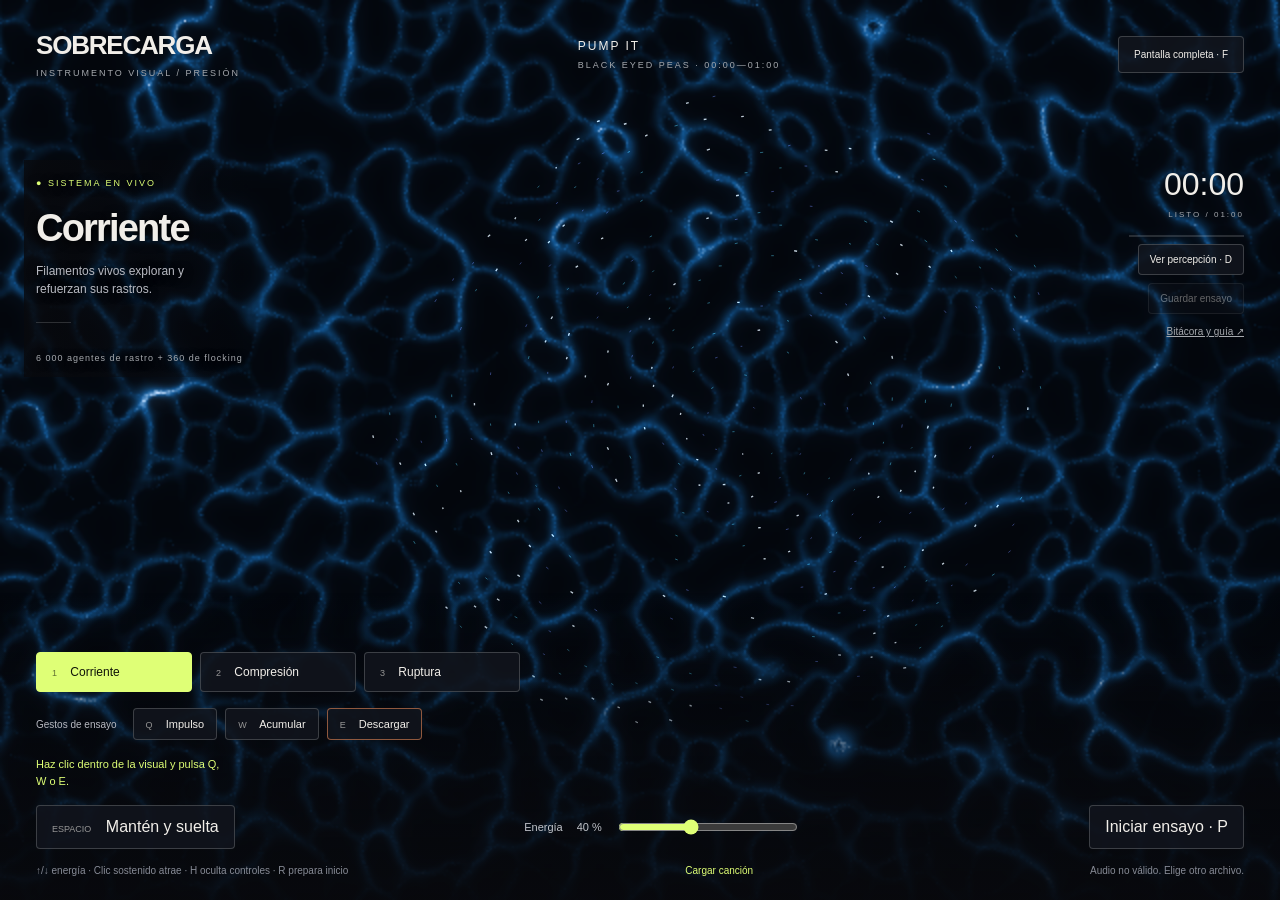
==== unidad_6/index.html @ e88abcff "Include supplied music in public Unidad 6 instrument" ====
<!doctype html>
<html lang="es"><head><meta charset="utf-8"><meta name="viewport" content="width=device-width,initial-scale=1"><title>Sobrecarga · Unidad 6</title><link rel="stylesheet" href="style.css"></head>
<body>
<canvas id="stage" aria-label="Simulación interactiva de agentes autónomos"></canvas><canvas id="perception" aria-hidden="true"></canvas>
<header class="chrome"><div class="brand">SOBRECARGA<span>INSTRUMENTO VISUAL / PRESIÓN</span></div><div class="track">PUMP IT <span>BLACK EYED PEAS · 00:00—01:00</span></div><button id="full">Pantalla completa · F</button></header>
<aside class="chrome status"><span class="live">● SISTEMA EN VIVO</span><h1 id="modeName">Corriente</h1><p id="modeDesc">Un campo local orienta a los agentes.</p><div class="rule"></div><span id="metrics">6 000 agentes de rastro + 360 de flocking</span></aside>
<div class="timer chrome"><strong id="clock">00:00</strong><span id="sessionStatus" role="status">ENSAYO / 01:00</span><div class="timeTrack"><div id="timeProgress"></div></div></div>
<footer class="chrome"><div class="modes"><button data-mode="0" class="active"><kbd>1</kbd> Corriente</button><button data-mode="1"><kbd>2</kbd> Compresión</button><button data-mode="2"><kbd>3</kbd> Ruptura</button></div><div class="gestures"><span>Gestos de ensayo</span><button data-gesture="0"><kbd>Q</kbd> Impulso</button><button data-gesture="1"><kbd>W</kbd> Acumular</button><button data-gesture="2"><kbd>E</kbd> Descargar</button></div><p id="gestureStatus" role="status" aria-live="polite">Haz clic dentro de la visual y pulsa Q, W o E.</p><div class="play"><button id="burst"><kbd>ESPACIO</kbd> Mantén y suelta</button><label for="energy">Energía <output id="energyValue" aria-hidden="true">40 %</output> <input id="energy" type="range" min="0" max="100" value="40"></label><button id="rehearse">Iniciar ensayo</button></div><div class="bottom"><span>↑/↓ energía · Clic sostenido atrae · H oculta controles · R prepara inicio</span><label class="audioLabel">Cargar canción <input id="audioFile" type="file" accept="audio/*"></label><span id="audioStatus">Audio local opcional</span></div></footer>
<section class="tools chrome"><button id="inspect" aria-pressed="false">Ver percepción · D</button><button id="export" disabled>Guardar ensayo</button><a href="guia.html" target="_blank" rel="noopener">Bitácora y guía ↗</a></section>
<button id="showUI" hidden>Mostrar controles · H</button><audio id="audio" preload="metadata"></audio>
<dialog id="recordDialog"><div class="recordHeading"><h2>Registro del ensayo</h2><button id="closeRecord" aria-label="Cerrar registro">Cerrar</button></div><p id="recordSummary"></p><p>Estas son tus intervenciones registradas. Puedes descargar el archivo o copiar el contenido para tu bitácora.</p><textarea id="recordText" readonly aria-label="Registro de intervenciones"></textarea><a id="downloadRecord" download>Descargar JSON</a></dialog>
<script src="physarum.js"></script><script src="app.js"></script></body></html>
---- unidad_6/style.css ----
*{box-sizing:border-box}body{margin:0;background:#08090d;color:#f1eee9;font-family:Arial,Helvetica,sans-serif;overflow:hidden}canvas{position:fixed;inset:0;width:100%;height:100%;touch-action:none}button{font:inherit;color:inherit;border:1px solid #ffffff30;background:#12151ddd;cursor:pointer;padding:12px 15px;border-radius:4px;transition:background .15s}button:hover{background:#343940}button:focus-visible,input:focus-visible{outline:2px solid #dfff76;outline-offset:4px}header{position:fixed;top:30px;left:36px;right:36px;display:flex;align-items:center;justify-content:space-between;gap:24px}.brand{font-weight:900;font-size:26px;letter-spacing:-1.2px}.brand span,.track span{display:block;font-size:9px;letter-spacing:2px;margin-top:7px;font-weight:400;color:#a5a8ad}.track{font-size:12px;letter-spacing:2px}header button{font-size:10px}.status{position:fixed;top:160px;left:36px;pointer-events:none;max-width:250px;text-shadow:0 2px 10px #000}.live{font-size:9px;letter-spacing:2px;color:#ddff76}h1{font-size:38px;letter-spacing:-1.8px;margin:17px 0 9px}p{font-size:12px;line-height:1.5;color:#b8bac2;max-width:195px}.rule{height:1px;background:#ffffff28;width:35px;margin:24px 0}#metrics{font-size:9px;color:#a5a8ad;letter-spacing:1px}.timer{position:fixed;right:36px;top:166px;text-align:right}.timer strong{display:block;font-size:32px;font-weight:400;font-variant-numeric:tabular-nums}.timer span{font-size:8px;letter-spacing:2px;color:#a5a8ad}footer{position:fixed;bottom:0;width:100%;padding:60px 36px 24px;background:linear-gradient(transparent,#08090df2);display:grid;gap:16px}.modes,.play{display:flex;gap:8px;align-items:center}.modes button{min-width:156px;text-align:left;font-size:12px}.modes button.active{background:#dfff76;color:#101408;border-color:#dfff76}kbd{font-family:inherit;font-size:9px;margin-right:10px;opacity:.6}.play{justify-content:space-between}.play label{display:flex;align-items:center;gap:14px;font-size:11px;color:#c2c5cb}input[type=range]{accent-color:#dfff76;width:180px}.bottom{display:flex;gap:20px;align-items:center;justify-content:space-between;color:#878b96;font-size:10px}.audioLabel{cursor:pointer;color:#dfff76;white-space:nowrap}.audioLabel input{display:none}#audioStatus{max-width:190px;overflow:hidden;text-overflow:ellipsis;white-space:nowrap}#showUI{position:fixed;bottom:15px;right:15px;font-size:10px;opacity:.5}body.clean .chrome{display:none}@media(max-width:700px){header{top:20px;left:20px;right:20px}.track{display:none}.brand{font-size:20px}.status{left:20px;top:110px}.timer{right:20px;top:110px}h1{font-size:29px}footer{padding:35px 15px 16px}.modes button{min-width:0;flex:1;padding:12px 8px}.bottom{flex-wrap:wrap;gap:12px}.bottom>span:first-child{display:none}.play{flex-wrap:wrap}.play label{order:3;width:100%}.play input{flex:1}#burst{font-size:11px}}
/* Keep the diagnostic layer separate so perception marks never become trails. */
#perception{pointer-events:none}.tools{position:fixed;right:36px;top:244px;display:flex;flex-direction:column;align-items:flex-end;gap:8px}.tools button{font-size:10px;padding:9px 11px}.tools a{font-size:10px;color:#a5a8ad;margin-top:4px}.tools button[aria-pressed=true]{border-color:#dfff76;color:#dfff76}button:disabled{opacity:.4;cursor:default}.timeTrack{width:115px;height:2px;background:#ffffff25;margin:14px 0 0 auto}#timeProgress{height:100%;width:0;background:#dfff76}.audioLabel:focus-within{outline:2px solid #dfff76;outline-offset:5px}.audioLabel input{display:block!important;position:absolute;width:1px;height:1px;opacity:0;overflow:hidden}header,footer,.tools{z-index:2}.status,.timer{z-index:1}.status{padding:12px;background:linear-gradient(90deg,#08090dce,transparent);margin-left:-12px}.play button{min-height:43px}@media(max-width:700px){.tools{right:20px;top:185px;gap:6px}.tools button{font-size:9px}.status{max-width:190px}.status p{max-width:155px}.tools a{font-size:9px}.timer span{display:block;max-width:130px;line-height:1.5}}@media(max-height:550px){header{top:12px}.status{top:72px}.status p,.status .rule,#metrics{display:none}.timer{top:76px}.tools{top:155px}footer{padding-top:15px;gap:8px}.bottom>span:first-child{display:none}}
#recordDialog{max-width:680px;width:calc(100% - 32px);border:1px solid #ffffff35;background:#12151d;color:#eef1e6;border-radius:8px;padding:24px}#recordDialog::backdrop{background:#000b}.recordHeading{display:flex;justify-content:space-between;align-items:center;gap:15px}.recordHeading h2{font-size:22px;margin:0}#recordDialog p{max-width:none;font-size:13px}#recordText{display:block;width:100%;height:240px;background:#08090d;color:#dfff76;border:1px solid #ffffff30;border-radius:3px;padding:12px;resize:vertical;font:12px/1.6 monospace;margin:20px 0}#downloadRecord{display:inline-block;background:#dfff76;color:#111a0a;padding:12px 18px;border-radius:4px;text-decoration:none;font-size:13px}

.gestures{display:flex;gap:8px;align-items:center}.gestures span{font-size:10px;color:#b8bac2;margin-right:8px}.gestures button{font-size:11px;padding:9px 12px}.gestures button:last-child{border-color:#ff965c88}@media(max-width:700px){.gestures{flex-wrap:wrap}.gestures span{width:100%}.gestures button{flex:1;padding:8px 4px}}

#gestureStatus{font-size:11px;margin:0;color:#dfff76}.gestures button.active{background:#dfff76;color:#111;border-color:#dfff76}
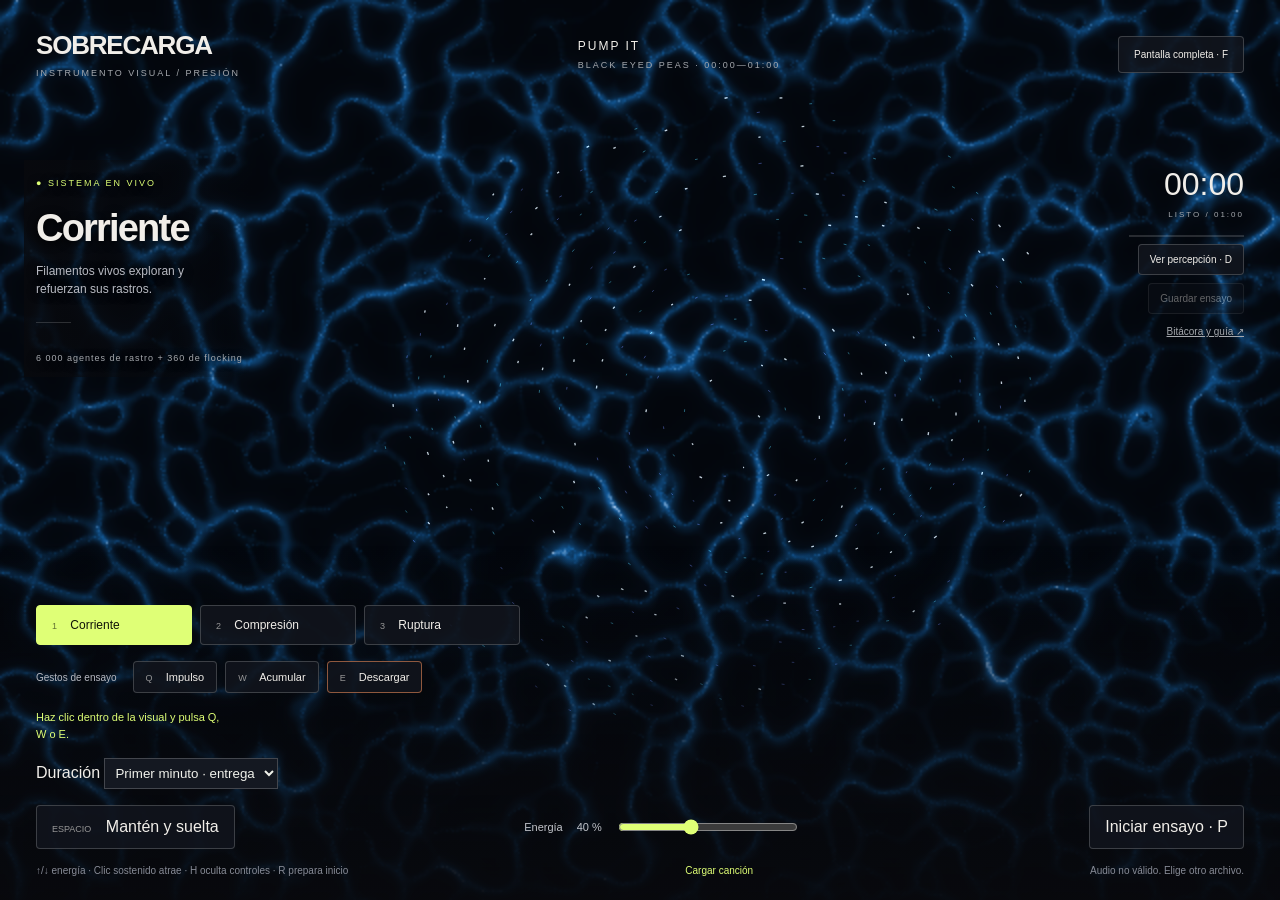
==== commit 25b7e48e: "Allow full song playback with minute default" ====
--- a/unidad_6/index.html
+++ b/unidad_6/index.html
@@ -2,10 +2,10 @@
 <html lang="es"><head><meta charset="utf-8"><meta name="viewport" content="width=device-width,initial-scale=1"><title>Sobrecarga · Unidad 6</title><link rel="stylesheet" href="style.css"></head>
 <body>
 <canvas id="stage" aria-label="Simulación interactiva de agentes autónomos"></canvas><canvas id="perception" aria-hidden="true"></canvas>
-<header class="chrome"><div class="brand">SOBRECARGA<span>INSTRUMENTO VISUAL / PRESIÓN</span></div><div class="track">PUMP IT <span>BLACK EYED PEAS · 00:00—01:00</span></div><button id="full">Pantalla completa · F</button></header>
+<header class="chrome"><div class="brand">SOBRECARGA<span>INSTRUMENTO VISUAL / PRESIÓN</span></div><div class="track">PUMP IT <span id="trackRange">BLACK EYED PEAS · 00:00—01:00</span></div><button id="full">Pantalla completa · F</button></header>
 <aside class="chrome status"><span class="live">● SISTEMA EN VIVO</span><h1 id="modeName">Corriente</h1><p id="modeDesc">Un campo local orienta a los agentes.</p><div class="rule"></div><span id="metrics">6 000 agentes de rastro + 360 de flocking</span></aside>
 <div class="timer chrome"><strong id="clock">00:00</strong><span id="sessionStatus" role="status">ENSAYO / 01:00</span><div class="timeTrack"><div id="timeProgress"></div></div></div>
-<footer class="chrome"><div class="modes"><button data-mode="0" class="active"><kbd>1</kbd> Corriente</button><button data-mode="1"><kbd>2</kbd> Compresión</button><button data-mode="2"><kbd>3</kbd> Ruptura</button></div><div class="gestures"><span>Gestos de ensayo</span><button data-gesture="0"><kbd>Q</kbd> Impulso</button><button data-gesture="1"><kbd>W</kbd> Acumular</button><button data-gesture="2"><kbd>E</kbd> Descargar</button></div><p id="gestureStatus" role="status" aria-live="polite">Haz clic dentro de la visual y pulsa Q, W o E.</p><div class="play"><button id="burst"><kbd>ESPACIO</kbd> Mantén y suelta</button><label for="energy">Energía <output id="energyValue" aria-hidden="true">40 %</output> <input id="energy" type="range" min="0" max="100" value="40"></label><button id="rehearse">Iniciar ensayo</button></div><div class="bottom"><span>↑/↓ energía · Clic sostenido atrae · H oculta controles · R prepara inicio</span><label class="audioLabel">Cargar canción <input id="audioFile" type="file" accept="audio/*"></label><span id="audioStatus">Audio local opcional</span></div></footer>
+<footer class="chrome"><div class="modes"><button data-mode="0" class="active"><kbd>1</kbd> Corriente</button><button data-mode="1"><kbd>2</kbd> Compresión</button><button data-mode="2"><kbd>3</kbd> Ruptura</button></div><div class="gestures"><span>Gestos de ensayo</span><button data-gesture="0"><kbd>Q</kbd> Impulso</button><button data-gesture="1"><kbd>W</kbd> Acumular</button><button data-gesture="2"><kbd>E</kbd> Descargar</button></div><p id="gestureStatus" role="status" aria-live="polite">Haz clic dentro de la visual y pulsa Q, W o E.</p><label>Duración <select id="durationMode" aria-label="Duración de reproducción"><option value="minute">Primer minuto · entrega</option><option value="full">Canción completa</option></select></label><div class="play"><button id="burst"><kbd>ESPACIO</kbd> Mantén y suelta</button><label for="energy">Energía <output id="energyValue" aria-hidden="true">40 %</output> <input id="energy" type="range" min="0" max="100" value="40"></label><button id="rehearse">Iniciar ensayo</button></div><div class="bottom"><span>↑/↓ energía · Clic sostenido atrae · H oculta controles · R prepara inicio</span><label class="audioLabel">Cargar canción <input id="audioFile" type="file" accept="audio/*"></label><span id="audioStatus">Audio local opcional</span></div></footer>
 <section class="tools chrome"><button id="inspect" aria-pressed="false">Ver percepción · D</button><button id="export" disabled>Guardar ensayo</button><a href="guia.html" target="_blank" rel="noopener">Bitácora y guía ↗</a></section>
 <button id="showUI" hidden>Mostrar controles · H</button><audio id="audio" preload="metadata"></audio>
 <dialog id="recordDialog"><div class="recordHeading"><h2>Registro del ensayo</h2><button id="closeRecord" aria-label="Cerrar registro">Cerrar</button></div><p id="recordSummary"></p><p>Estas son tus intervenciones registradas. Puedes descargar el archivo o copiar el contenido para tu bitácora.</p><textarea id="recordText" readonly aria-label="Registro de intervenciones"></textarea><a id="downloadRecord" download>Descargar JSON</a></dialog>
@@ -15,4 +15,3 @@
 
 
 
-
--- a/unidad_6/style.css
+++ b/unidad_6/style.css
@@ -7,3 +7,4 @@
 
 #gestureStatus{font-size:11px;margin:0;color:#dfff76}.gestures button.active{background:#dfff76;color:#111;border-color:#dfff76}
 
+select{background:#141821;color:#f0f1eb;border:1px solid #ffffff33;padding:6px}
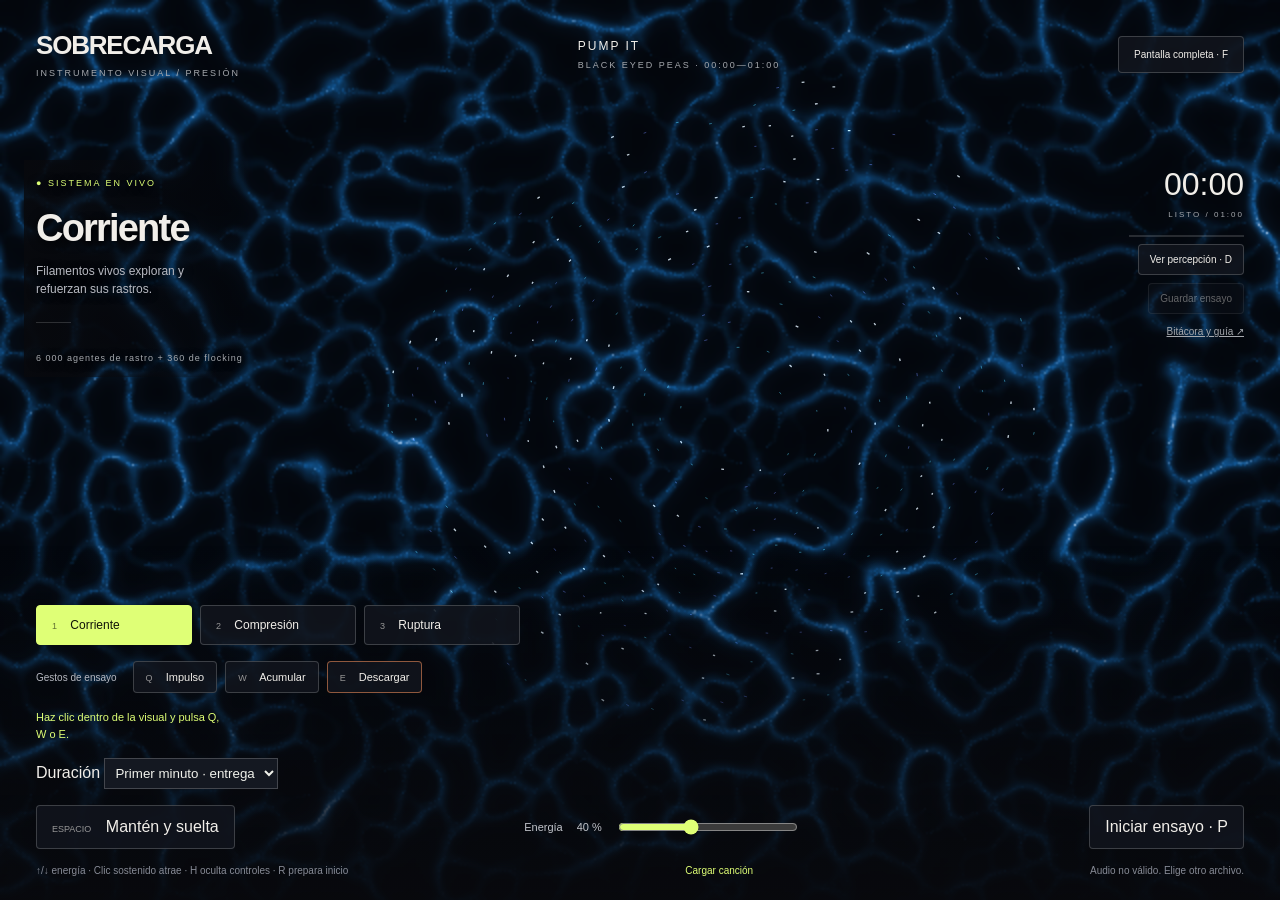
==== commit 6ec37422: "Refresh browser script cache for full song control" ====
--- a/unidad_6/index.html
+++ b/unidad_6/index.html
@@ -1,5 +1,5 @@
 <!doctype html>
-<html lang="es"><head><meta charset="utf-8"><meta name="viewport" content="width=device-width,initial-scale=1"><title>Sobrecarga · Unidad 6</title><link rel="stylesheet" href="style.css"></head>
+<html lang="es"><head><meta charset="utf-8"><meta name="viewport" content="width=device-width,initial-scale=1"><title>Sobrecarga · Unidad 6</title><link rel="stylesheet" href="style.css?v=fullsong1"></head>
 <body>
 <canvas id="stage" aria-label="Simulación interactiva de agentes autónomos"></canvas><canvas id="perception" aria-hidden="true"></canvas>
 <header class="chrome"><div class="brand">SOBRECARGA<span>INSTRUMENTO VISUAL / PRESIÓN</span></div><div class="track">PUMP IT <span id="trackRange">BLACK EYED PEAS · 00:00—01:00</span></div><button id="full">Pantalla completa · F</button></header>
@@ -9,9 +9,10 @@
 <section class="tools chrome"><button id="inspect" aria-pressed="false">Ver percepción · D</button><button id="export" disabled>Guardar ensayo</button><a href="guia.html" target="_blank" rel="noopener">Bitácora y guía ↗</a></section>
 <button id="showUI" hidden>Mostrar controles · H</button><audio id="audio" preload="metadata"></audio>
 <dialog id="recordDialog"><div class="recordHeading"><h2>Registro del ensayo</h2><button id="closeRecord" aria-label="Cerrar registro">Cerrar</button></div><p id="recordSummary"></p><p>Estas son tus intervenciones registradas. Puedes descargar el archivo o copiar el contenido para tu bitácora.</p><textarea id="recordText" readonly aria-label="Registro de intervenciones"></textarea><a id="downloadRecord" download>Descargar JSON</a></dialog>
-<script src="physarum.js"></script><script src="app.js"></script></body></html>
+<script src="physarum.js"></script><script src="app.js?v=fullsong1"></script></body></html>
 
 
 
 
 
+
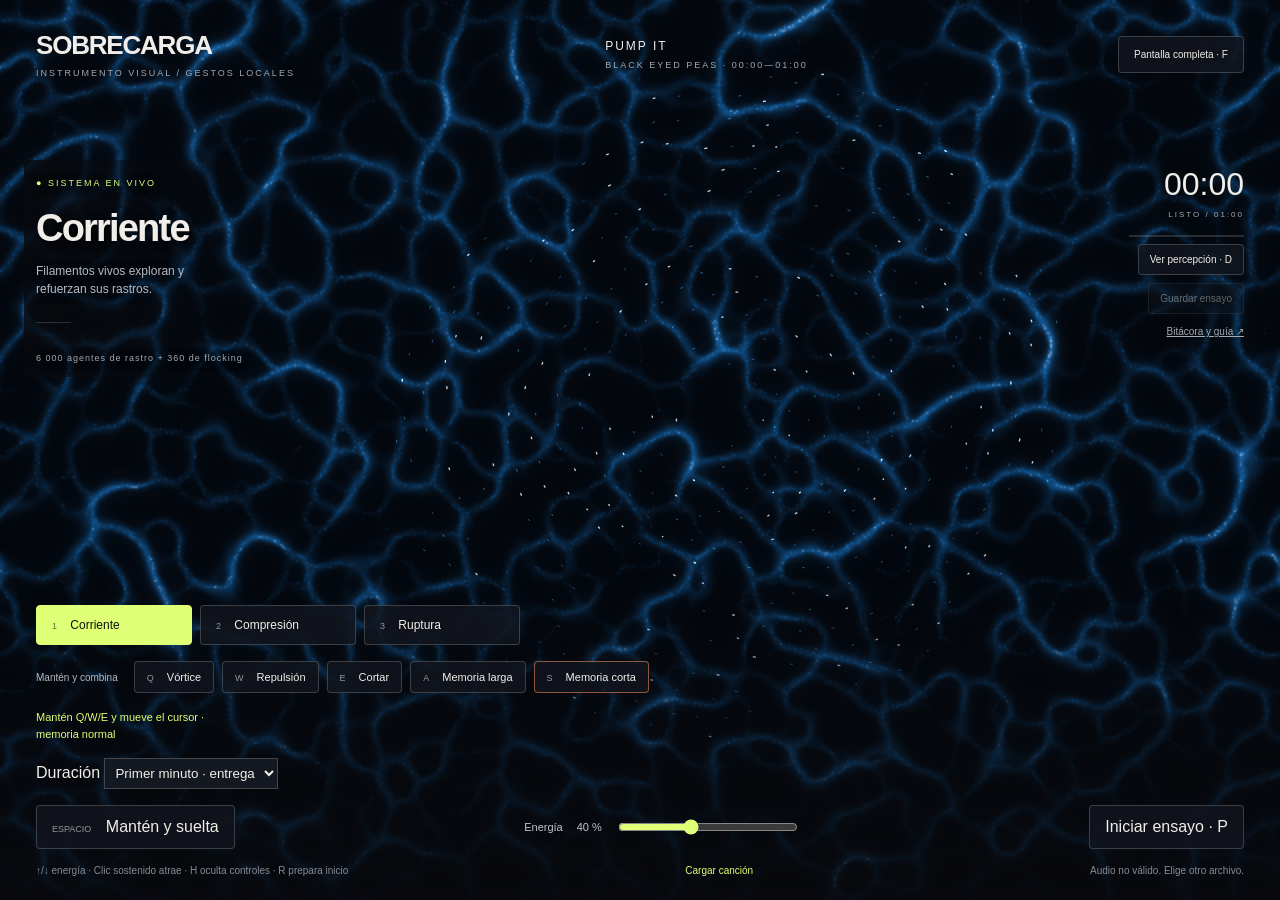
==== commit 1d1f8894: "Replace mode presets with independent local keyboard gestures" ====
--- a/unidad_6/index.html
+++ b/unidad_6/index.html
@@ -1,18 +1,19 @@
 <!doctype html>
-<html lang="es"><head><meta charset="utf-8"><meta name="viewport" content="width=device-width,initial-scale=1"><title>Sobrecarga · Unidad 6</title><link rel="stylesheet" href="style.css?v=fullsong1"></head>
+<html lang="es"><head><meta charset="utf-8"><meta name="viewport" content="width=device-width,initial-scale=1"><title>Sobrecarga · Unidad 6</title><link rel="stylesheet" href="style.css"></head>
 <body>
 <canvas id="stage" aria-label="Simulación interactiva de agentes autónomos"></canvas><canvas id="perception" aria-hidden="true"></canvas>
-<header class="chrome"><div class="brand">SOBRECARGA<span>INSTRUMENTO VISUAL / PRESIÓN</span></div><div class="track">PUMP IT <span id="trackRange">BLACK EYED PEAS · 00:00—01:00</span></div><button id="full">Pantalla completa · F</button></header>
+<header class="chrome"><div class="brand">SOBRECARGA<span>INSTRUMENTO VISUAL / GESTOS LOCALES</span></div><div class="track">PUMP IT <span id="trackRange">BLACK EYED PEAS · 00:00—01:00</span></div><button id="full">Pantalla completa · F</button></header>
 <aside class="chrome status"><span class="live">● SISTEMA EN VIVO</span><h1 id="modeName">Corriente</h1><p id="modeDesc">Un campo local orienta a los agentes.</p><div class="rule"></div><span id="metrics">6 000 agentes de rastro + 360 de flocking</span></aside>
 <div class="timer chrome"><strong id="clock">00:00</strong><span id="sessionStatus" role="status">ENSAYO / 01:00</span><div class="timeTrack"><div id="timeProgress"></div></div></div>
-<footer class="chrome"><div class="modes"><button data-mode="0" class="active"><kbd>1</kbd> Corriente</button><button data-mode="1"><kbd>2</kbd> Compresión</button><button data-mode="2"><kbd>3</kbd> Ruptura</button></div><div class="gestures"><span>Gestos de ensayo</span><button data-gesture="0"><kbd>Q</kbd> Impulso</button><button data-gesture="1"><kbd>W</kbd> Acumular</button><button data-gesture="2"><kbd>E</kbd> Descargar</button></div><p id="gestureStatus" role="status" aria-live="polite">Haz clic dentro de la visual y pulsa Q, W o E.</p><label>Duración <select id="durationMode" aria-label="Duración de reproducción"><option value="minute">Primer minuto · entrega</option><option value="full">Canción completa</option></select></label><div class="play"><button id="burst"><kbd>ESPACIO</kbd> Mantén y suelta</button><label for="energy">Energía <output id="energyValue" aria-hidden="true">40 %</output> <input id="energy" type="range" min="0" max="100" value="40"></label><button id="rehearse">Iniciar ensayo</button></div><div class="bottom"><span>↑/↓ energía · Clic sostenido atrae · H oculta controles · R prepara inicio</span><label class="audioLabel">Cargar canción <input id="audioFile" type="file" accept="audio/*"></label><span id="audioStatus">Audio local opcional</span></div></footer>
+<footer class="chrome"><div class="modes"><button data-mode="0" class="active"><kbd>1</kbd> Corriente</button><button data-mode="1"><kbd>2</kbd> Compresión</button><button data-mode="2"><kbd>3</kbd> Ruptura</button></div><div class="gestures"><span>Mantén y combina</span><button data-gesture="0"><kbd>Q</kbd> Vórtice</button><button data-gesture="1"><kbd>W</kbd> Repulsión</button><button data-gesture="2"><kbd>E</kbd> Cortar</button><button id="memoryLong"><kbd>A</kbd> Memoria larga</button><button id="memoryShort"><kbd>S</kbd> Memoria corta</button></div><p id="gestureStatus" role="status" aria-live="polite">Haz clic dentro de la visual y pulsa Q, W o E.</p><label>Duración <select id="durationMode" aria-label="Duración de reproducción"><option value="minute">Primer minuto · entrega</option><option value="full">Canción completa</option></select></label><div class="play"><button id="burst"><kbd>ESPACIO</kbd> Mantén y suelta</button><label for="energy">Energía <output id="energyValue" aria-hidden="true">40 %</output> <input id="energy" type="range" min="0" max="100" value="40"></label><button id="rehearse">Iniciar ensayo</button></div><div class="bottom"><span>↑/↓ energía · Clic sostenido atrae · H oculta controles · R prepara inicio</span><label class="audioLabel">Cargar canción <input id="audioFile" type="file" accept="audio/*"></label><span id="audioStatus">Audio local opcional</span></div></footer>
 <section class="tools chrome"><button id="inspect" aria-pressed="false">Ver percepción · D</button><button id="export" disabled>Guardar ensayo</button><a href="guia.html" target="_blank" rel="noopener">Bitácora y guía ↗</a></section>
 <button id="showUI" hidden>Mostrar controles · H</button><audio id="audio" preload="metadata"></audio>
 <dialog id="recordDialog"><div class="recordHeading"><h2>Registro del ensayo</h2><button id="closeRecord" aria-label="Cerrar registro">Cerrar</button></div><p id="recordSummary"></p><p>Estas son tus intervenciones registradas. Puedes descargar el archivo o copiar el contenido para tu bitácora.</p><textarea id="recordText" readonly aria-label="Registro de intervenciones"></textarea><a id="downloadRecord" download>Descargar JSON</a></dialog>
-<script src="physarum.js"></script><script src="app.js?v=fullsong1"></script></body></html>
+<script src="physarum.js?v=gestoslocales1"></script><script src="app.js?v=gestoslocales1"></script></body></html>
 
 
 
 
 
 
+
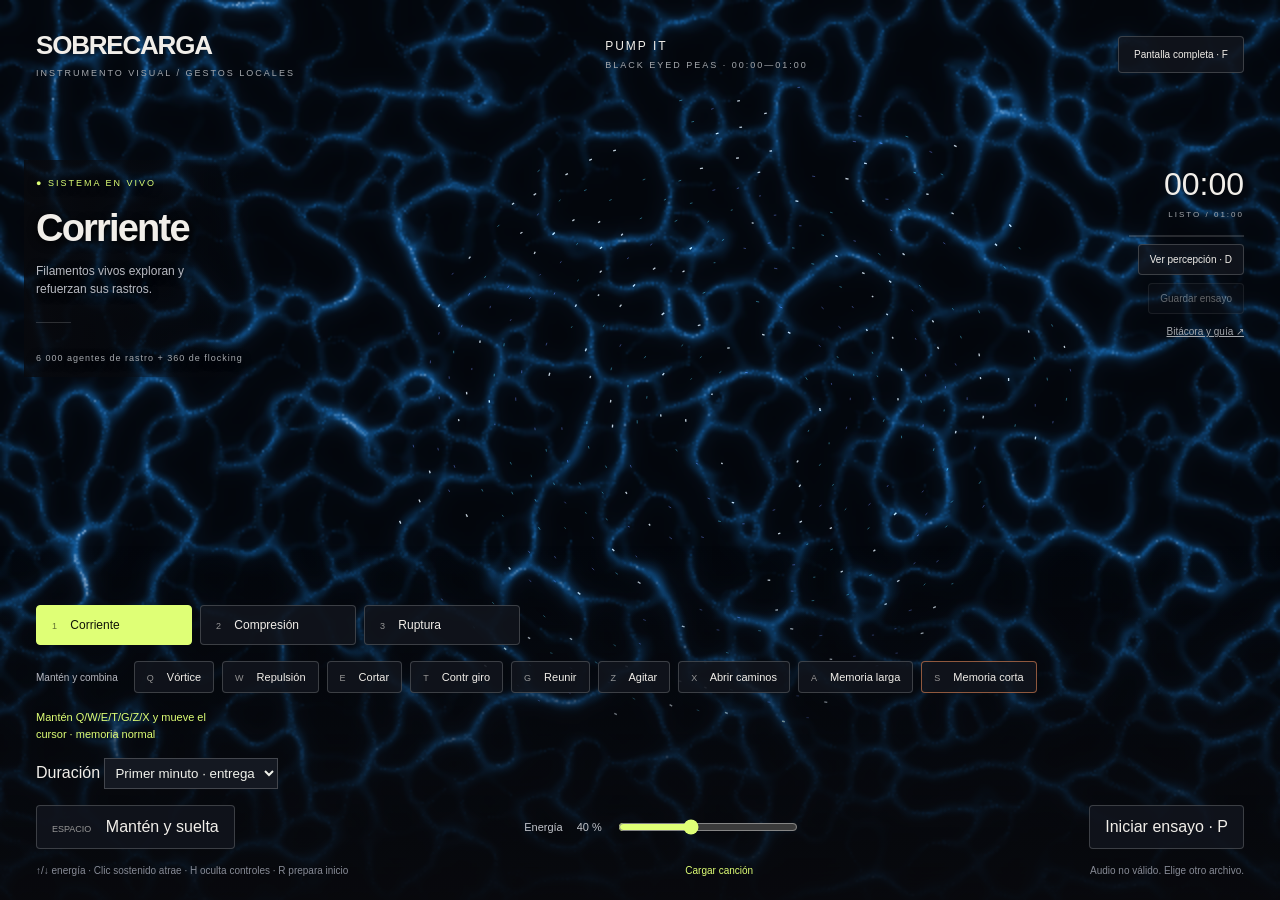
==== commit 2ad51145: "Add reverse swirl gather shake and exploration gestures" ====
--- a/unidad_6/index.html
+++ b/unidad_6/index.html
@@ -1,15 +1,15 @@
 <!doctype html>
-<html lang="es"><head><meta charset="utf-8"><meta name="viewport" content="width=device-width,initial-scale=1"><title>Sobrecarga · Unidad 6</title><link rel="stylesheet" href="style.css"></head>
+<html lang="es"><head><meta charset="utf-8"><meta name="viewport" content="width=device-width,initial-scale=1"><title>Sobrecarga · Unidad 6</title><link rel="stylesheet" href="style.css?v=gestos7"></head>
 <body>
 <canvas id="stage" aria-label="Simulación interactiva de agentes autónomos"></canvas><canvas id="perception" aria-hidden="true"></canvas>
 <header class="chrome"><div class="brand">SOBRECARGA<span>INSTRUMENTO VISUAL / GESTOS LOCALES</span></div><div class="track">PUMP IT <span id="trackRange">BLACK EYED PEAS · 00:00—01:00</span></div><button id="full">Pantalla completa · F</button></header>
 <aside class="chrome status"><span class="live">● SISTEMA EN VIVO</span><h1 id="modeName">Corriente</h1><p id="modeDesc">Un campo local orienta a los agentes.</p><div class="rule"></div><span id="metrics">6 000 agentes de rastro + 360 de flocking</span></aside>
 <div class="timer chrome"><strong id="clock">00:00</strong><span id="sessionStatus" role="status">ENSAYO / 01:00</span><div class="timeTrack"><div id="timeProgress"></div></div></div>
-<footer class="chrome"><div class="modes"><button data-mode="0" class="active"><kbd>1</kbd> Corriente</button><button data-mode="1"><kbd>2</kbd> Compresión</button><button data-mode="2"><kbd>3</kbd> Ruptura</button></div><div class="gestures"><span>Mantén y combina</span><button data-gesture="0"><kbd>Q</kbd> Vórtice</button><button data-gesture="1"><kbd>W</kbd> Repulsión</button><button data-gesture="2"><kbd>E</kbd> Cortar</button><button id="memoryLong"><kbd>A</kbd> Memoria larga</button><button id="memoryShort"><kbd>S</kbd> Memoria corta</button></div><p id="gestureStatus" role="status" aria-live="polite">Haz clic dentro de la visual y pulsa Q, W o E.</p><label>Duración <select id="durationMode" aria-label="Duración de reproducción"><option value="minute">Primer minuto · entrega</option><option value="full">Canción completa</option></select></label><div class="play"><button id="burst"><kbd>ESPACIO</kbd> Mantén y suelta</button><label for="energy">Energía <output id="energyValue" aria-hidden="true">40 %</output> <input id="energy" type="range" min="0" max="100" value="40"></label><button id="rehearse">Iniciar ensayo</button></div><div class="bottom"><span>↑/↓ energía · Clic sostenido atrae · H oculta controles · R prepara inicio</span><label class="audioLabel">Cargar canción <input id="audioFile" type="file" accept="audio/*"></label><span id="audioStatus">Audio local opcional</span></div></footer>
+<footer class="chrome"><div class="modes"><button data-mode="0" class="active"><kbd>1</kbd> Corriente</button><button data-mode="1"><kbd>2</kbd> Compresión</button><button data-mode="2"><kbd>3</kbd> Ruptura</button></div><div class="gestures"><span>Mantén y combina</span><button data-gesture="0"><kbd>Q</kbd> Vórtice</button><button data-gesture="1"><kbd>W</kbd> Repulsión</button><button data-gesture="2"><kbd>E</kbd> Cortar</button><button data-gesture="3"><kbd>T</kbd> Contr giro</button><button data-gesture="4"><kbd>G</kbd> Reunir</button><button data-gesture="5"><kbd>Z</kbd> Agitar</button><button data-gesture="6"><kbd>X</kbd> Abrir caminos</button><button id="memoryLong"><kbd>A</kbd> Memoria larga</button><button id="memoryShort"><kbd>S</kbd> Memoria corta</button></div><p id="gestureStatus" role="status" aria-live="polite">Haz clic dentro de la visual y pulsa Q, W o E.</p><label>Duración <select id="durationMode" aria-label="Duración de reproducción"><option value="minute">Primer minuto · entrega</option><option value="full">Canción completa</option></select></label><div class="play"><button id="burst"><kbd>ESPACIO</kbd> Mantén y suelta</button><label for="energy">Energía <output id="energyValue" aria-hidden="true">40 %</output> <input id="energy" type="range" min="0" max="100" value="40"></label><button id="rehearse">Iniciar ensayo</button></div><div class="bottom"><span>↑/↓ energía · Clic sostenido atrae · H oculta controles · R prepara inicio</span><label class="audioLabel">Cargar canción <input id="audioFile" type="file" accept="audio/*"></label><span id="audioStatus">Audio local opcional</span></div></footer>
 <section class="tools chrome"><button id="inspect" aria-pressed="false">Ver percepción · D</button><button id="export" disabled>Guardar ensayo</button><a href="guia.html" target="_blank" rel="noopener">Bitácora y guía ↗</a></section>
 <button id="showUI" hidden>Mostrar controles · H</button><audio id="audio" preload="metadata"></audio>
 <dialog id="recordDialog"><div class="recordHeading"><h2>Registro del ensayo</h2><button id="closeRecord" aria-label="Cerrar registro">Cerrar</button></div><p id="recordSummary"></p><p>Estas son tus intervenciones registradas. Puedes descargar el archivo o copiar el contenido para tu bitácora.</p><textarea id="recordText" readonly aria-label="Registro de intervenciones"></textarea><a id="downloadRecord" download>Descargar JSON</a></dialog>
-<script src="physarum.js?v=gestoslocales1"></script><script src="app.js?v=gestoslocales1"></script></body></html>
+<script src="physarum.js?v=gestos7"></script><script src="app.js?v=gestos7"></script></body></html>
 
 
 
@@ -17,3 +17,4 @@
 
 
 
+
--- a/unidad_6/style.css
+++ b/unidad_6/style.css
@@ -8,3 +8,4 @@
 #gestureStatus{font-size:11px;margin:0;color:#dfff76}.gestures button.active{background:#dfff76;color:#111;border-color:#dfff76}
 
 select{background:#141821;color:#f0f1eb;border:1px solid #ffffff33;padding:6px}
+.gestures{flex-wrap:wrap}
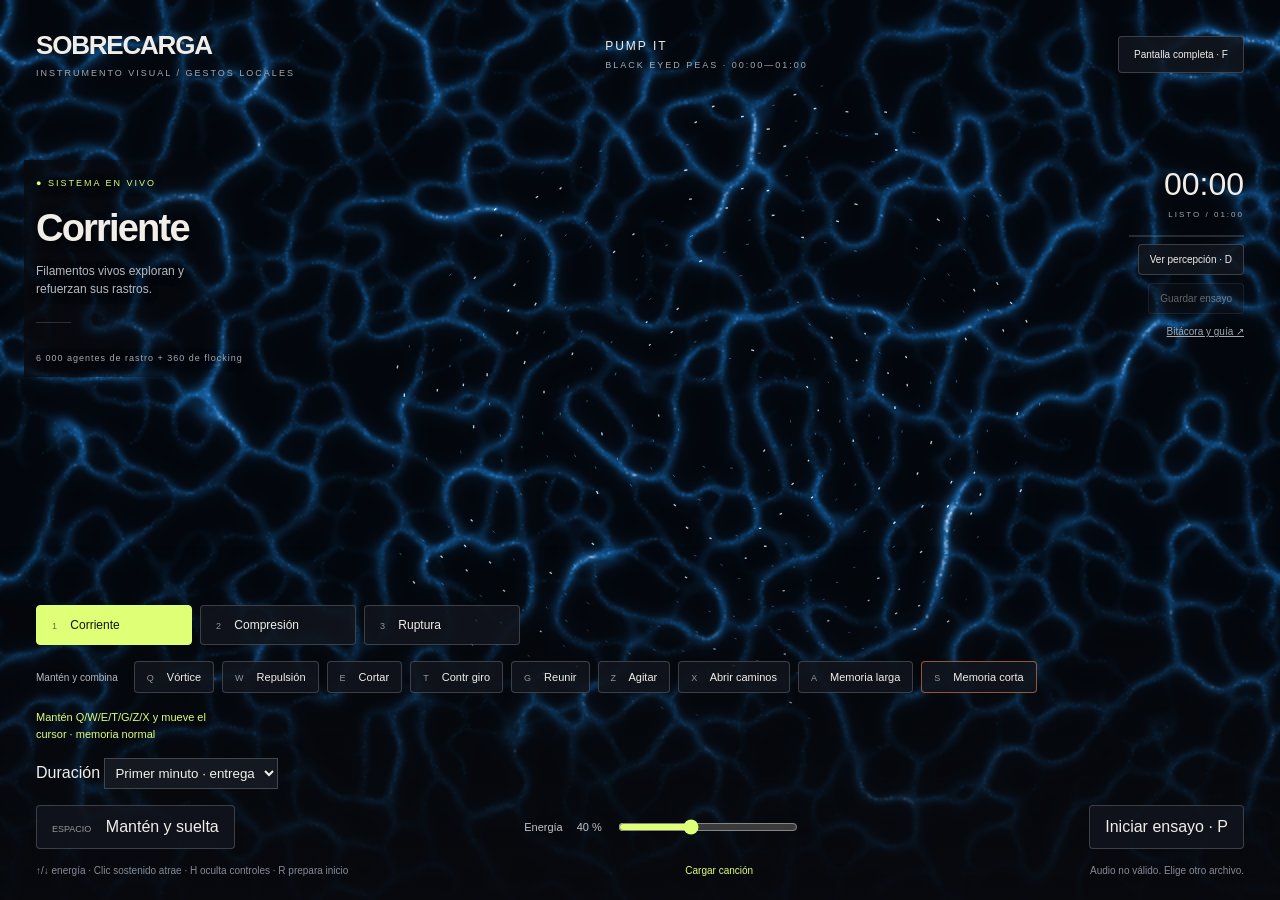
==== commit f5c9a64d: "Increase local gesture reach to 420px and cut brush to 160px" ====
--- a/unidad_6/index.html
+++ b/unidad_6/index.html
@@ -1,5 +1,5 @@
 <!doctype html>
-<html lang="es"><head><meta charset="utf-8"><meta name="viewport" content="width=device-width,initial-scale=1"><title>Sobrecarga · Unidad 6</title><link rel="stylesheet" href="style.css?v=gestos7"></head>
+<html lang="es"><head><meta charset="utf-8"><meta name="viewport" content="width=device-width,initial-scale=1"><title>Sobrecarga · Unidad 6</title><link rel="stylesheet" href="style.css?v=radio420"></head>
 <body>
 <canvas id="stage" aria-label="Simulación interactiva de agentes autónomos"></canvas><canvas id="perception" aria-hidden="true"></canvas>
 <header class="chrome"><div class="brand">SOBRECARGA<span>INSTRUMENTO VISUAL / GESTOS LOCALES</span></div><div class="track">PUMP IT <span id="trackRange">BLACK EYED PEAS · 00:00—01:00</span></div><button id="full">Pantalla completa · F</button></header>
@@ -9,7 +9,7 @@
 <section class="tools chrome"><button id="inspect" aria-pressed="false">Ver percepción · D</button><button id="export" disabled>Guardar ensayo</button><a href="guia.html" target="_blank" rel="noopener">Bitácora y guía ↗</a></section>
 <button id="showUI" hidden>Mostrar controles · H</button><audio id="audio" preload="metadata"></audio>
 <dialog id="recordDialog"><div class="recordHeading"><h2>Registro del ensayo</h2><button id="closeRecord" aria-label="Cerrar registro">Cerrar</button></div><p id="recordSummary"></p><p>Estas son tus intervenciones registradas. Puedes descargar el archivo o copiar el contenido para tu bitácora.</p><textarea id="recordText" readonly aria-label="Registro de intervenciones"></textarea><a id="downloadRecord" download>Descargar JSON</a></dialog>
-<script src="physarum.js?v=gestos7"></script><script src="app.js?v=gestos7"></script></body></html>
+<script src="physarum.js?v=radio420"></script><script src="app.js?v=radio420"></script></body></html>
 
 
 
@@ -18,3 +18,4 @@
 
 
 
+
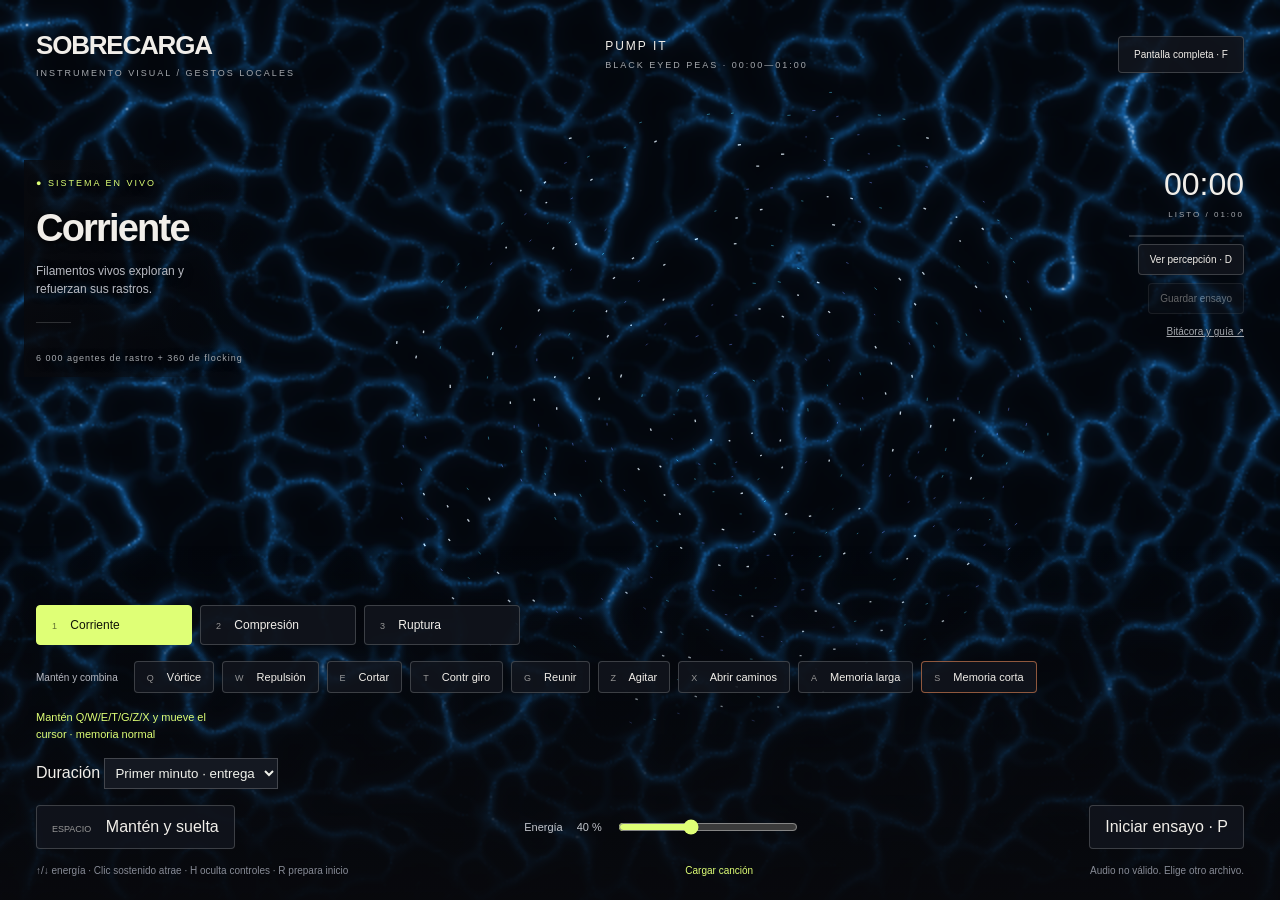
==== commit 13d71cae: "Strengthen local gestures and trail cutting" ====
--- a/unidad_6/index.html
+++ b/unidad_6/index.html
@@ -1,5 +1,5 @@
 <!doctype html>
-<html lang="es"><head><meta charset="utf-8"><meta name="viewport" content="width=device-width,initial-scale=1"><title>Sobrecarga · Unidad 6</title><link rel="stylesheet" href="style.css?v=radio420"></head>
+<html lang="es"><head><meta charset="utf-8"><meta name="viewport" content="width=device-width,initial-scale=1"><title>Sobrecarga · Unidad 6</title><link rel="stylesheet" href="style.css?v=gestosfuertes1"></head>
 <body>
 <canvas id="stage" aria-label="Simulación interactiva de agentes autónomos"></canvas><canvas id="perception" aria-hidden="true"></canvas>
 <header class="chrome"><div class="brand">SOBRECARGA<span>INSTRUMENTO VISUAL / GESTOS LOCALES</span></div><div class="track">PUMP IT <span id="trackRange">BLACK EYED PEAS · 00:00—01:00</span></div><button id="full">Pantalla completa · F</button></header>
@@ -9,7 +9,7 @@
 <section class="tools chrome"><button id="inspect" aria-pressed="false">Ver percepción · D</button><button id="export" disabled>Guardar ensayo</button><a href="guia.html" target="_blank" rel="noopener">Bitácora y guía ↗</a></section>
 <button id="showUI" hidden>Mostrar controles · H</button><audio id="audio" preload="metadata"></audio>
 <dialog id="recordDialog"><div class="recordHeading"><h2>Registro del ensayo</h2><button id="closeRecord" aria-label="Cerrar registro">Cerrar</button></div><p id="recordSummary"></p><p>Estas son tus intervenciones registradas. Puedes descargar el archivo o copiar el contenido para tu bitácora.</p><textarea id="recordText" readonly aria-label="Registro de intervenciones"></textarea><a id="downloadRecord" download>Descargar JSON</a></dialog>
-<script src="physarum.js?v=radio420"></script><script src="app.js?v=radio420"></script></body></html>
+<script src="physarum.js?v=gestosfuertes1"></script><script src="app.js?v=gestosfuertes1"></script></body></html>
 
 
 
@@ -19,3 +19,4 @@
 
 
 
+
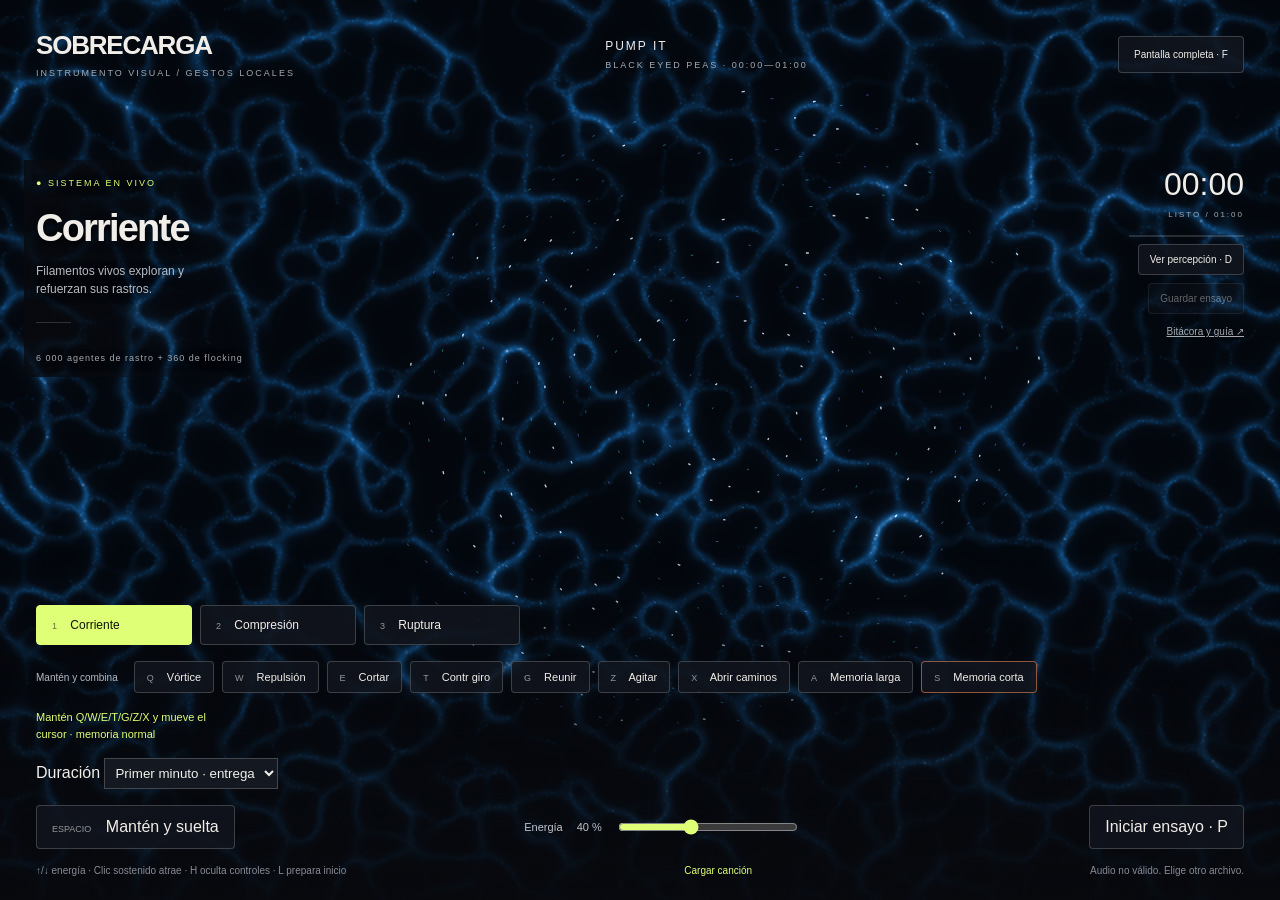
==== commit 4c09dac9: "Move reset shortcut from R to L" ====
--- a/unidad_6/index.html
+++ b/unidad_6/index.html
@@ -1,15 +1,15 @@
 <!doctype html>
-<html lang="es"><head><meta charset="utf-8"><meta name="viewport" content="width=device-width,initial-scale=1"><title>Sobrecarga · Unidad 6</title><link rel="stylesheet" href="style.css?v=gestosfuertes1"></head>
+<html lang="es"><head><meta charset="utf-8"><meta name="viewport" content="width=device-width,initial-scale=1"><title>Sobrecarga · Unidad 6</title><link rel="stylesheet" href="style.css"></head>
 <body>
 <canvas id="stage" aria-label="Simulación interactiva de agentes autónomos"></canvas><canvas id="perception" aria-hidden="true"></canvas>
 <header class="chrome"><div class="brand">SOBRECARGA<span>INSTRUMENTO VISUAL / GESTOS LOCALES</span></div><div class="track">PUMP IT <span id="trackRange">BLACK EYED PEAS · 00:00—01:00</span></div><button id="full">Pantalla completa · F</button></header>
 <aside class="chrome status"><span class="live">● SISTEMA EN VIVO</span><h1 id="modeName">Corriente</h1><p id="modeDesc">Un campo local orienta a los agentes.</p><div class="rule"></div><span id="metrics">6 000 agentes de rastro + 360 de flocking</span></aside>
 <div class="timer chrome"><strong id="clock">00:00</strong><span id="sessionStatus" role="status">ENSAYO / 01:00</span><div class="timeTrack"><div id="timeProgress"></div></div></div>
-<footer class="chrome"><div class="modes"><button data-mode="0" class="active"><kbd>1</kbd> Corriente</button><button data-mode="1"><kbd>2</kbd> Compresión</button><button data-mode="2"><kbd>3</kbd> Ruptura</button></div><div class="gestures"><span>Mantén y combina</span><button data-gesture="0"><kbd>Q</kbd> Vórtice</button><button data-gesture="1"><kbd>W</kbd> Repulsión</button><button data-gesture="2"><kbd>E</kbd> Cortar</button><button data-gesture="3"><kbd>T</kbd> Contr giro</button><button data-gesture="4"><kbd>G</kbd> Reunir</button><button data-gesture="5"><kbd>Z</kbd> Agitar</button><button data-gesture="6"><kbd>X</kbd> Abrir caminos</button><button id="memoryLong"><kbd>A</kbd> Memoria larga</button><button id="memoryShort"><kbd>S</kbd> Memoria corta</button></div><p id="gestureStatus" role="status" aria-live="polite">Haz clic dentro de la visual y pulsa Q, W o E.</p><label>Duración <select id="durationMode" aria-label="Duración de reproducción"><option value="minute">Primer minuto · entrega</option><option value="full">Canción completa</option></select></label><div class="play"><button id="burst"><kbd>ESPACIO</kbd> Mantén y suelta</button><label for="energy">Energía <output id="energyValue" aria-hidden="true">40 %</output> <input id="energy" type="range" min="0" max="100" value="40"></label><button id="rehearse">Iniciar ensayo</button></div><div class="bottom"><span>↑/↓ energía · Clic sostenido atrae · H oculta controles · R prepara inicio</span><label class="audioLabel">Cargar canción <input id="audioFile" type="file" accept="audio/*"></label><span id="audioStatus">Audio local opcional</span></div></footer>
+<footer class="chrome"><div class="modes"><button data-mode="0" class="active"><kbd>1</kbd> Corriente</button><button data-mode="1"><kbd>2</kbd> Compresión</button><button data-mode="2"><kbd>3</kbd> Ruptura</button></div><div class="gestures"><span>Mantén y combina</span><button data-gesture="0"><kbd>Q</kbd> Vórtice</button><button data-gesture="1"><kbd>W</kbd> Repulsión</button><button data-gesture="2"><kbd>E</kbd> Cortar</button><button data-gesture="3"><kbd>T</kbd> Contr giro</button><button data-gesture="4"><kbd>G</kbd> Reunir</button><button data-gesture="5"><kbd>Z</kbd> Agitar</button><button data-gesture="6"><kbd>X</kbd> Abrir caminos</button><button id="memoryLong"><kbd>A</kbd> Memoria larga</button><button id="memoryShort"><kbd>S</kbd> Memoria corta</button></div><p id="gestureStatus" role="status" aria-live="polite">Haz clic dentro de la visual y pulsa Q, W o E.</p><label>Duración <select id="durationMode" aria-label="Duración de reproducción"><option value="minute">Primer minuto · entrega</option><option value="full">Canción completa</option></select></label><div class="play"><button id="burst"><kbd>ESPACIO</kbd> Mantén y suelta</button><label for="energy">Energía <output id="energyValue" aria-hidden="true">40 %</output> <input id="energy" type="range" min="0" max="100" value="40"></label><button id="rehearse">Iniciar ensayo</button></div><div class="bottom"><span>↑/↓ energía · Clic sostenido atrae · H oculta controles · L prepara inicio</span><label class="audioLabel">Cargar canción <input id="audioFile" type="file" accept="audio/*"></label><span id="audioStatus">Audio local opcional</span></div></footer>
 <section class="tools chrome"><button id="inspect" aria-pressed="false">Ver percepción · D</button><button id="export" disabled>Guardar ensayo</button><a href="guia.html" target="_blank" rel="noopener">Bitácora y guía ↗</a></section>
 <button id="showUI" hidden>Mostrar controles · H</button><audio id="audio" preload="metadata"></audio>
 <dialog id="recordDialog"><div class="recordHeading"><h2>Registro del ensayo</h2><button id="closeRecord" aria-label="Cerrar registro">Cerrar</button></div><p id="recordSummary"></p><p>Estas son tus intervenciones registradas. Puedes descargar el archivo o copiar el contenido para tu bitácora.</p><textarea id="recordText" readonly aria-label="Registro de intervenciones"></textarea><a id="downloadRecord" download>Descargar JSON</a></dialog>
-<script src="physarum.js?v=gestosfuertes1"></script><script src="app.js?v=gestosfuertes1"></script></body></html>
+<script src="physarum.js?v=gestosfuertes1"></script><script src="app.js?v=resetL"></script></body></html>
 
 
 
@@ -19,4 +19,3 @@
 
 
 
-
